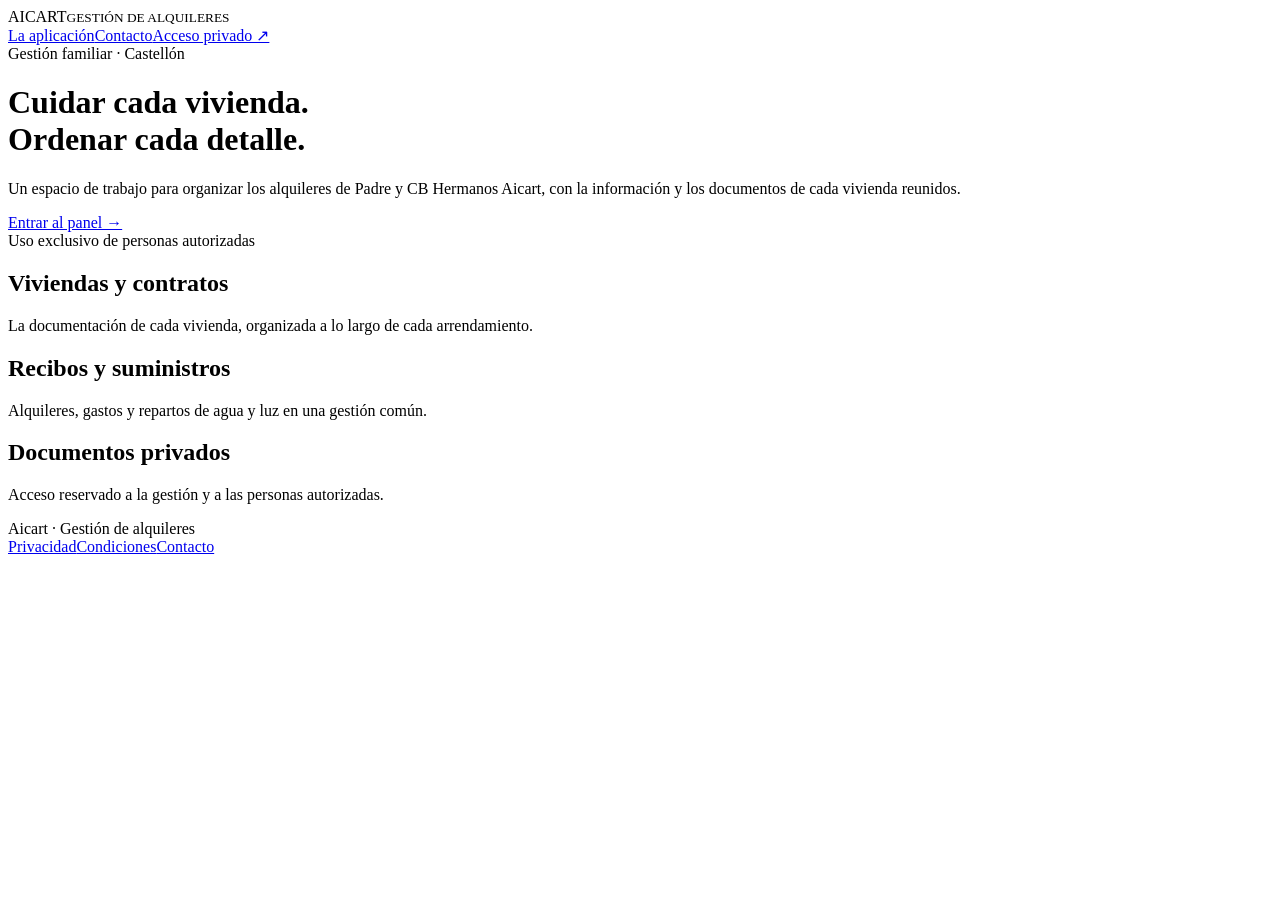
==== index.html @ 08eeace0 "Add approved Serena website: index.html" ====
<!doctype html>
<html lang="es"><head><meta charset="utf-8"><meta name="viewport" content="width=device-width,initial-scale=1"><meta name="description" content="Presentación de Aicart, herramienta privada de gestión de alquileres."><title>Gestión de alquileres · Aicart</title><link rel="stylesheet" href="styles.css"></head><body><main id="aicart-designs">
<div class="page"><header><div class="brand">AICART<small>GESTIÓN DE ALQUILERES</small></div><nav><a class="navtext" href="#aplicacion">La aplicación</a><a class="navtext" href="mailto:cbaicart@gmail.com">Contacto</a><a class="enter" href="https://gestion-alquileres-ensayo.mr-aicart.workers.dev">Acceso privado ↗</a></nav></header>
<div class="hero"><div><div class="eyebrow">Gestión familiar · Castellón</div><h1>Cuidar cada vivienda.<br>Ordenar cada detalle.</h1><p>Un espacio de trabajo para organizar los alquileres de Padre y CB Hermanos Aicart, con la información y los documentos de cada vivienda reunidos.</p><a class="enter" href="https://gestion-alquileres-ensayo.mr-aicart.workers.dev">Entrar al panel →</a><div class="note">Uso exclusivo de personas autorizadas</div></div><div class="architecture" aria-label="Ilustración de edificios"><div class="building"><b></b><b></b><b></b><b></b><b></b><b></b></div><div class="building"><b></b><b></b><b></b><b></b></div><div class="building"><b></b><b></b><b></b><b></b><b></b><b></b></div></div></div>
<div class="three" id="aplicacion"><div><h2>Viviendas y contratos</h2><p>La documentación de cada vivienda, organizada a lo largo de cada arrendamiento.</p></div><div><h2>Recibos y suministros</h2><p>Alquileres, gastos y repartos de agua y luz en una gestión común.</p></div><div><h2>Documentos privados</h2><p>Acceso reservado a la gestión y a las personas autorizadas.</p></div></div>
<footer><span>Aicart · Gestión de alquileres</span><div class="legal"><a href="privacidad.html">Privacidad</a><a href="condiciones.html">Condiciones</a><a href="mailto:cbaicart@gmail.com">Contacto</a></div></footer></div></main></body></html>
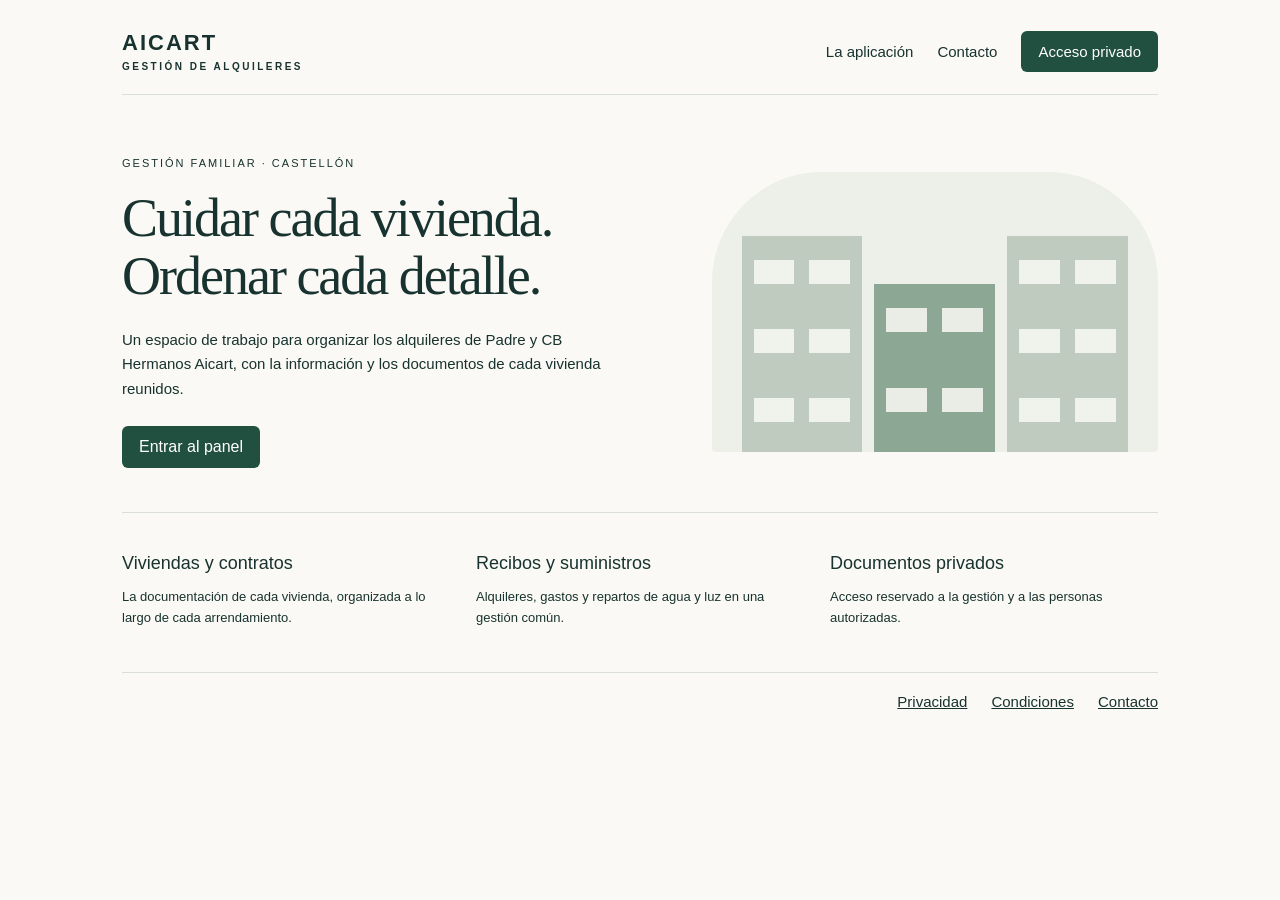
==== commit 0edcb87d: "Portada: favicon I1, menús y enlaces legales más grandes, sin flechas ni textos sobrantes Co-Authore" ====
--- a/index.html
+++ b/index.html
@@ -1,6 +1,6 @@
 <!doctype html>
-<html lang="es"><head><meta charset="utf-8"><meta name="viewport" content="width=device-width,initial-scale=1"><meta name="description" content="Presentación de Aicart, herramienta privada de gestión de alquileres."><title>Gestión de alquileres · Aicart</title><link rel="stylesheet" href="styles.css"></head><body><main id="aicart-designs">
-<div class="page"><header><div class="brand">AICART<small>GESTIÓN DE ALQUILERES</small></div><nav><a class="navtext" href="#aplicacion">La aplicación</a><a class="navtext" href="mailto:cbaicart@gmail.com">Contacto</a><a class="enter" href="https://gestion-alquileres-ensayo.mr-aicart.workers.dev">Acceso privado ↗</a></nav></header>
-<div class="hero"><div><div class="eyebrow">Gestión familiar · Castellón</div><h1>Cuidar cada vivienda.<br>Ordenar cada detalle.</h1><p>Un espacio de trabajo para organizar los alquileres de Padre y CB Hermanos Aicart, con la información y los documentos de cada vivienda reunidos.</p><a class="enter" href="https://gestion-alquileres-ensayo.mr-aicart.workers.dev">Entrar al panel →</a><div class="note">Uso exclusivo de personas autorizadas</div></div><div class="architecture" aria-label="Ilustración de edificios"><div class="building"><b></b><b></b><b></b><b></b><b></b><b></b></div><div class="building"><b></b><b></b><b></b><b></b></div><div class="building"><b></b><b></b><b></b><b></b><b></b><b></b></div></div></div>
+<html lang="es"><head><meta charset="utf-8"><meta name="viewport" content="width=device-width,initial-scale=1"><meta name="description" content="Presentación de Aicart, herramienta privada de gestión de alquileres."><title>Gestión de alquileres · Aicart</title><link rel="icon" href="favicon.svg" type="image/svg+xml"><link rel="stylesheet" href="styles.css"></head><body><main id="aicart-designs">
+<div class="page"><header><div class="brand">AICART<small>GESTIÓN DE ALQUILERES</small></div><nav><a class="navtext" href="#aplicacion">La aplicación</a><a class="navtext" href="mailto:cbaicart@gmail.com">Contacto</a><a class="enter" href="https://gestion-alquileres-ensayo.mr-aicart.workers.dev">Acceso privado</a></nav></header>
+<div class="hero"><div><div class="eyebrow">Gestión familiar · Castellón</div><h1>Cuidar cada vivienda.<br>Ordenar cada detalle.</h1><p>Un espacio de trabajo para organizar los alquileres de Padre y CB Hermanos Aicart, con la información y los documentos de cada vivienda reunidos.</p><a class="enter" href="https://gestion-alquileres-ensayo.mr-aicart.workers.dev">Entrar al panel</a></div><div class="architecture" aria-label="Ilustración de edificios"><div class="building"><b></b><b></b><b></b><b></b><b></b><b></b></div><div class="building"><b></b><b></b><b></b><b></b></div><div class="building"><b></b><b></b><b></b><b></b><b></b><b></b></div></div></div>
 <div class="three" id="aplicacion"><div><h2>Viviendas y contratos</h2><p>La documentación de cada vivienda, organizada a lo largo de cada arrendamiento.</p></div><div><h2>Recibos y suministros</h2><p>Alquileres, gastos y repartos de agua y luz en una gestión común.</p></div><div><h2>Documentos privados</h2><p>Acceso reservado a la gestión y a las personas autorizadas.</p></div></div>
-<footer><span>Aicart · Gestión de alquileres</span><div class="legal"><a href="privacidad.html">Privacidad</a><a href="condiciones.html">Condiciones</a><a href="mailto:cbaicart@gmail.com">Contacto</a></div></footer></div></main></body></html>+<footer><div class="legal"><a href="privacidad.html">Privacidad</a><a href="condiciones.html">Condiciones</a><a href="mailto:cbaicart@gmail.com">Contacto</a></div></footer></div></main></body></html>
--- a/styles.css
+++ b/styles.css
@@ -0,0 +1,6 @@
+
+#aicart-designs{font-family:Arial,sans-serif;color:light-dark(#18332f,#edf3ef);--paper:light-dark(#faf9f5,#172822);--ink:light-dark(#18332f,#edf3ef);--line:light-dark(#d9dfd7,#465b50);--soft:light-dark(#edf0e8,#263b30);--solid:light-dark(#214f40,#b9dac5);--on:light-dark(#ffffff,#173528)}
+#aicart-designs *{box-sizing:border-box}#aicart-designs .page{background:var(--paper);min-height:770px;padding:30px 42px;color:var(--ink)}#aicart-designs header{display:flex;justify-content:space-between;align-items:center;gap:22px;border-bottom:1px solid var(--line);padding-bottom:22px}#aicart-designs .brand{font-size:22px;letter-spacing:2px;font-weight:600}#aicart-designs .brand small{display:block;font-size:10px;letter-spacing:2.5px;margin-top:5px}#aicart-designs nav{display:flex;gap:24px;align-items:center;font-size:15px}#aicart-designs button{font:inherit;cursor:pointer}#aicart-designs .enter{padding:12px 17px;border-radius:6px;border:0;background:var(--solid);color:var(--on)}#aicart-designs .eyebrow{font-size:11px;letter-spacing:2px;text-transform:uppercase;margin:0 0 20px}#aicart-designs h1{font-family:Georgia,serif;font-size:54px;font-weight:400;line-height:1.08;letter-spacing:-2px;margin:0 0 22px}#aicart-designs p{font-size:15px;line-height:1.65;margin:0 0 24px;max-width:490px}#aicart-designs .hero{display:grid;grid-template-columns:1.1fr .9fr;gap:44px;padding:62px 0 44px;align-items:center}#aicart-designs .architecture{height:280px;background:var(--soft);display:flex;gap:12px;padding:40px 30px 0;align-items:end;border-radius:110px 110px 4px 4px;overflow:hidden}#aicart-designs .building{height:90%;flex:1;background:light-dark(#becbbe,#617c6c);display:grid;grid-template-columns:repeat(2,1fr);gap:15px;padding:24px 12px 0}#aicart-designs .building:nth-child(2){height:70%;background:light-dark(#8ca895,#435f50)}#aicart-designs .building b{background:var(--paper);height:24px;opacity:.85}#aicart-designs .three{display:grid;grid-template-columns:repeat(3,1fr);gap:26px;border-top:1px solid var(--line);padding:28px 0}#aicart-designs h2{font-size:18px;font-weight:500;margin:12px 0}#aicart-designs .three p{font-size:13px;margin:0}#aicart-designs footer{display:flex;justify-content:space-between;gap:15px;flex-wrap:wrap;padding-top:20px;margin-top:15px;border-top:1px solid var(--line);font-size:15px}#aicart-designs .legal{display:flex;gap:24px;margin-left:auto}#aicart-designs .legal button{border:0;background:none;color:inherit;padding:0;text-decoration:underline}#aicart-designs .note{font-size:11px;margin-top:12px;opacity:.75}#aicart-designs .modern{--paper:light-dark(#f6f8fc,#172331);--ink:light-dark(#183354,#eaf2ff);--soft:light-dark(#e8eef8,#233b56);--solid:light-dark(#245fba,#9ec4ff);--on:light-dark(#fff,#153763);--line:light-dark(#d4dfef,#41536b)}#aicart-designs .modern h1{font-family:Arial,sans-serif;font-weight:600;font-size:49px;letter-spacing:-2px}#aicart-designs .modern .hero{grid-template-columns:1fr 1fr;gap:32px}#aicart-designs .preview{padding:24px;border:1px solid var(--line);border-radius:16px;background:light-dark(#fff,#1c2e44);box-shadow:0 20px 50px #12345a12;transform:rotate(-2deg)}#aicart-designs .preview-title{display:flex;justify-content:space-between;font-size:13px;margin-bottom:24px}#aicart-designs .scopes{display:flex;gap:7px;margin:20px 0}#aicart-designs .scopes span{font-size:11px;padding:8px 12px;background:var(--soft);border-radius:20px}#aicart-designs .scopes span:first-child{background:var(--solid);color:var(--on)}#aicart-designs .modules{display:grid;grid-template-columns:1fr 1fr;gap:10px}#aicart-designs .module{border:1px solid var(--line);border-radius:8px;padding:18px 12px;font-size:12px;display:flex;gap:8px;align-items:center}#aicart-designs .modern .three{border:0;gap:12px}#aicart-designs .modern .three>div{padding:20px;background:var(--soft);border-radius:12px}#aicart-designs .editorial{--paper:light-dark(#fff6ed,#30251e);--ink:light-dark(#473021,#f7e9d9);--soft:light-dark(#efd9bf,#4c392b);--solid:light-dark(#9b4d32,#efb48c);--on:light-dark(#fff,#392316);--line:light-dark(#dbc3a9,#715641)}#aicart-designs .editorial .hero{display:block;padding:48px 0 25px;max-width:710px}#aicart-designs .editorial h1{font-size:64px}#aicart-designs .editorial .band{display:grid;grid-template-columns:1fr 1fr;background:var(--soft);margin:10px 0 20px;padding:27px;gap:35px}#aicart-designs .editorial .band p{font-size:13px;margin-bottom:0}#aicart-designs .editorial .three{padding:10px 0;border:0}#aicart-designs .feedback{margin:15px 0 0;padding:14px;background:var(--soft);font-size:13px}#aicart-designs [hidden]{display:none!important}
+@media(max-width:650px){#aicart-designs .page{padding:22px;min-height:1040px}#aicart-designs nav .navtext{display:none}#aicart-designs h1,#aicart-designs .modern h1,#aicart-designs .editorial h1{font-size:40px}#aicart-designs .hero,#aicart-designs .modern .hero{grid-template-columns:1fr;padding:35px 0;gap:25px}#aicart-designs .architecture{height:190px}#aicart-designs .three{grid-template-columns:1fr;gap:18px}#aicart-designs .editorial .band{grid-template-columns:1fr;gap:15px}#aicart-designs .preview{transform:none}#aicart-designs .brand{font-size:18px}}
+
+body{margin:0;background:#faf9f5}a{color:inherit}header a{text-decoration:none}#aicart-designs{color-scheme:light}#aicart-designs .page{max-width:1120px;margin:auto}#aicart-designs .enter{display:inline-block;text-decoration:none}a:focus-visible{outline:3px solid #b87c24;outline-offset:5px}.legal-copy{max-width:760px;margin:50px auto}.legal-copy h1{font-size:40px!important}.legal-copy p{max-width:none!important}footer a{overflow-wrap:anywhere}
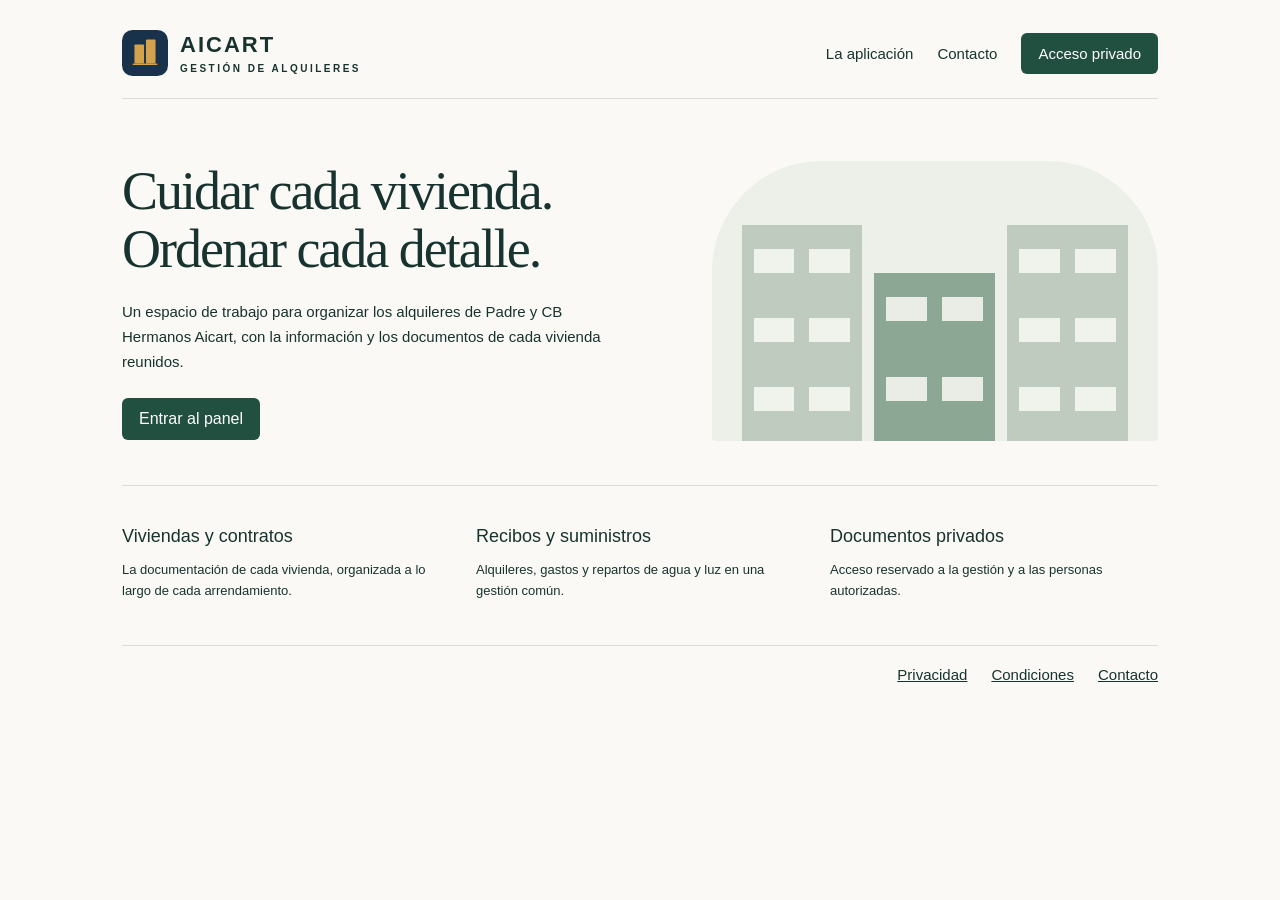
==== commit 25c2c551: "Portada: logo (opción A) a la izquierda de AICART y sin «Gestión familiar · Castellón» Co-Authored-B" ====
--- a/index.html
+++ b/index.html
@@ -1,6 +1,12 @@
 <!doctype html>
 <html lang="es"><head><meta charset="utf-8"><meta name="viewport" content="width=device-width,initial-scale=1"><meta name="description" content="Presentación de Aicart, herramienta privada de gestión de alquileres."><title>Gestión de alquileres · Aicart</title><link rel="icon" href="favicon.svg" type="image/svg+xml"><link rel="stylesheet" href="styles.css"></head><body><main id="aicart-designs">
-<div class="page"><header><div class="brand">AICART<small>GESTIÓN DE ALQUILERES</small></div><nav><a class="navtext" href="#aplicacion">La aplicación</a><a class="navtext" href="mailto:cbaicart@gmail.com">Contacto</a><a class="enter" href="https://gestion-alquileres-ensayo.mr-aicart.workers.dev">Acceso privado</a></nav></header>
-<div class="hero"><div><div class="eyebrow">Gestión familiar · Castellón</div><h1>Cuidar cada vivienda.<br>Ordenar cada detalle.</h1><p>Un espacio de trabajo para organizar los alquileres de Padre y CB Hermanos Aicart, con la información y los documentos de cada vivienda reunidos.</p><a class="enter" href="https://gestion-alquileres-ensayo.mr-aicart.workers.dev">Entrar al panel</a></div><div class="architecture" aria-label="Ilustración de edificios"><div class="building"><b></b><b></b><b></b><b></b><b></b><b></b></div><div class="building"><b></b><b></b><b></b><b></b></div><div class="building"><b></b><b></b><b></b><b></b><b></b><b></b></div></div></div>
+<div class="page"><header><div class="brandrow"><svg class="logo" width="46" height="46" viewBox="0 0 96 96" aria-hidden="true"><rect width="96" height="96" rx="22" fill="#17324a"/><g fill="#d4a24c"><rect x="26" y="30" width="20" height="40" rx="2"/><rect x="50" y="20" width="20" height="50" rx="2"/><rect x="22" y="70" width="52" height="3" rx="1.5"/></g></svg><div class="brand">AICART<small>GESTIÓN DE ALQUILERES</small></div></div><nav><a class="navtext" href="#aplicacion">La aplicación</a><button class="navtext contact-open" type="button" aria-haspopup="dialog" aria-controls="contacto">Contacto</button><a class="enter" href="https://gestion-alquileres-ensayo.mr-aicart.workers.dev">Acceso privado</a></nav></header>
+<div class="hero"><div><h1>Cuidar cada vivienda.<br>Ordenar cada detalle.</h1><p>Un espacio de trabajo para organizar los alquileres de Padre y CB Hermanos Aicart, con la información y los documentos de cada vivienda reunidos.</p><a class="enter" href="https://gestion-alquileres-ensayo.mr-aicart.workers.dev">Entrar al panel</a></div><div class="architecture" aria-label="Ilustración de edificios"><div class="building"><b></b><b></b><b></b><b></b><b></b><b></b></div><div class="building"><b></b><b></b><b></b><b></b></div><div class="building"><b></b><b></b><b></b><b></b><b></b><b></b></div></div></div>
 <div class="three" id="aplicacion"><div><h2>Viviendas y contratos</h2><p>La documentación de cada vivienda, organizada a lo largo de cada arrendamiento.</p></div><div><h2>Recibos y suministros</h2><p>Alquileres, gastos y repartos de agua y luz en una gestión común.</p></div><div><h2>Documentos privados</h2><p>Acceso reservado a la gestión y a las personas autorizadas.</p></div></div>
-<footer><div class="legal"><a href="privacidad.html">Privacidad</a><a href="condiciones.html">Condiciones</a><a href="mailto:cbaicart@gmail.com">Contacto</a></div></footer></div></main></body></html>+<footer><div class="legal"><a href="privacidad.html">Privacidad</a><a href="condiciones.html">Condiciones</a><button class="contact-open" type="button" aria-haspopup="dialog" aria-controls="contacto">Contacto</button></div></footer></div></main><div class="contact-pop" id="contacto" role="dialog" aria-label="Contacto" hidden><div class="contact-k">Contacto</div><div class="contact-mail" id="contacto-mail">cbaicart@gmail.com</div><div class="contact-small">CB Hermanos Aicart · Castellón de la Plana</div><button class="contact-copy" type="button">Copiar correo</button></div>
+<script>(()=>{const pop=document.getElementById('contacto'),copy=pop.querySelector('.contact-copy'),mail=document.getElementById('contacto-mail');let anchor=null;
+function place(){const r=anchor.getBoundingClientRect(),w=Math.min(300,innerWidth-32);pop.style.width=w+'px';const left=Math.max(16,Math.min(r.right-w,innerWidth-w-16));const h=pop.offsetHeight;const below=r.bottom+10+h<=innerHeight;pop.style.left=(left+scrollX)+'px';pop.style.top=((below?r.bottom+10:r.top-10-h)+scrollY)+'px';pop.dataset.side=below?'below':'above';}
+function close(){if(pop.hidden)return;pop.hidden=true;anchor?.setAttribute('aria-expanded','false');anchor=null;copy.textContent='Copiar correo';}
+for(const b of document.querySelectorAll('.contact-open'))b.addEventListener('click',e=>{e.stopPropagation();if(anchor===b){close();return;}close();anchor=b;b.setAttribute('aria-expanded','true');pop.hidden=false;place();});
+copy.addEventListener('click',async()=>{try{await navigator.clipboard.writeText(mail.textContent);copy.textContent='Copiado';}catch{const r=document.createRange();r.selectNodeContents(mail);const s=getSelection();s.removeAllRanges();s.addRange(r);}});
+document.addEventListener('click',e=>{if(!pop.contains(e.target))close();});document.addEventListener('keydown',e=>{if(e.key==='Escape')close();});addEventListener('resize',()=>{if(anchor)place();});})();</script></body></html>
--- a/styles.css
+++ b/styles.css
@@ -3,4 +3,11 @@
 #aicart-designs *{box-sizing:border-box}#aicart-designs .page{background:var(--paper);min-height:770px;padding:30px 42px;color:var(--ink)}#aicart-designs header{display:flex;justify-content:space-between;align-items:center;gap:22px;border-bottom:1px solid var(--line);padding-bottom:22px}#aicart-designs .brand{font-size:22px;letter-spacing:2px;font-weight:600}#aicart-designs .brand small{display:block;font-size:10px;letter-spacing:2.5px;margin-top:5px}#aicart-designs nav{display:flex;gap:24px;align-items:center;font-size:15px}#aicart-designs button{font:inherit;cursor:pointer}#aicart-designs .enter{padding:12px 17px;border-radius:6px;border:0;background:var(--solid);color:var(--on)}#aicart-designs .eyebrow{font-size:11px;letter-spacing:2px;text-transform:uppercase;margin:0 0 20px}#aicart-designs h1{font-family:Georgia,serif;font-size:54px;font-weight:400;line-height:1.08;letter-spacing:-2px;margin:0 0 22px}#aicart-designs p{font-size:15px;line-height:1.65;margin:0 0 24px;max-width:490px}#aicart-designs .hero{display:grid;grid-template-columns:1.1fr .9fr;gap:44px;padding:62px 0 44px;align-items:center}#aicart-designs .architecture{height:280px;background:var(--soft);display:flex;gap:12px;padding:40px 30px 0;align-items:end;border-radius:110px 110px 4px 4px;overflow:hidden}#aicart-designs .building{height:90%;flex:1;background:light-dark(#becbbe,#617c6c);display:grid;grid-template-columns:repeat(2,1fr);gap:15px;padding:24px 12px 0}#aicart-designs .building:nth-child(2){height:70%;background:light-dark(#8ca895,#435f50)}#aicart-designs .building b{background:var(--paper);height:24px;opacity:.85}#aicart-designs .three{display:grid;grid-template-columns:repeat(3,1fr);gap:26px;border-top:1px solid var(--line);padding:28px 0}#aicart-designs h2{font-size:18px;font-weight:500;margin:12px 0}#aicart-designs .three p{font-size:13px;margin:0}#aicart-designs footer{display:flex;justify-content:space-between;gap:15px;flex-wrap:wrap;padding-top:20px;margin-top:15px;border-top:1px solid var(--line);font-size:15px}#aicart-designs .legal{display:flex;gap:24px;margin-left:auto}#aicart-designs .legal button{border:0;background:none;color:inherit;padding:0;text-decoration:underline}#aicart-designs .note{font-size:11px;margin-top:12px;opacity:.75}#aicart-designs .modern{--paper:light-dark(#f6f8fc,#172331);--ink:light-dark(#183354,#eaf2ff);--soft:light-dark(#e8eef8,#233b56);--solid:light-dark(#245fba,#9ec4ff);--on:light-dark(#fff,#153763);--line:light-dark(#d4dfef,#41536b)}#aicart-designs .modern h1{font-family:Arial,sans-serif;font-weight:600;font-size:49px;letter-spacing:-2px}#aicart-designs .modern .hero{grid-template-columns:1fr 1fr;gap:32px}#aicart-designs .preview{padding:24px;border:1px solid var(--line);border-radius:16px;background:light-dark(#fff,#1c2e44);box-shadow:0 20px 50px #12345a12;transform:rotate(-2deg)}#aicart-designs .preview-title{display:flex;justify-content:space-between;font-size:13px;margin-bottom:24px}#aicart-designs .scopes{display:flex;gap:7px;margin:20px 0}#aicart-designs .scopes span{font-size:11px;padding:8px 12px;background:var(--soft);border-radius:20px}#aicart-designs .scopes span:first-child{background:var(--solid);color:var(--on)}#aicart-designs .modules{display:grid;grid-template-columns:1fr 1fr;gap:10px}#aicart-designs .module{border:1px solid var(--line);border-radius:8px;padding:18px 12px;font-size:12px;display:flex;gap:8px;align-items:center}#aicart-designs .modern .three{border:0;gap:12px}#aicart-designs .modern .three>div{padding:20px;background:var(--soft);border-radius:12px}#aicart-designs .editorial{--paper:light-dark(#fff6ed,#30251e);--ink:light-dark(#473021,#f7e9d9);--soft:light-dark(#efd9bf,#4c392b);--solid:light-dark(#9b4d32,#efb48c);--on:light-dark(#fff,#392316);--line:light-dark(#dbc3a9,#715641)}#aicart-designs .editorial .hero{display:block;padding:48px 0 25px;max-width:710px}#aicart-designs .editorial h1{font-size:64px}#aicart-designs .editorial .band{display:grid;grid-template-columns:1fr 1fr;background:var(--soft);margin:10px 0 20px;padding:27px;gap:35px}#aicart-designs .editorial .band p{font-size:13px;margin-bottom:0}#aicart-designs .editorial .three{padding:10px 0;border:0}#aicart-designs .feedback{margin:15px 0 0;padding:14px;background:var(--soft);font-size:13px}#aicart-designs [hidden]{display:none!important}
 @media(max-width:650px){#aicart-designs .page{padding:22px;min-height:1040px}#aicart-designs nav .navtext{display:none}#aicart-designs h1,#aicart-designs .modern h1,#aicart-designs .editorial h1{font-size:40px}#aicart-designs .hero,#aicart-designs .modern .hero{grid-template-columns:1fr;padding:35px 0;gap:25px}#aicart-designs .architecture{height:190px}#aicart-designs .three{grid-template-columns:1fr;gap:18px}#aicart-designs .editorial .band{grid-template-columns:1fr;gap:15px}#aicart-designs .preview{transform:none}#aicart-designs .brand{font-size:18px}}
 
-body{margin:0;background:#faf9f5}a{color:inherit}header a{text-decoration:none}#aicart-designs{color-scheme:light}#aicart-designs .page{max-width:1120px;margin:auto}#aicart-designs .enter{display:inline-block;text-decoration:none}a:focus-visible{outline:3px solid #b87c24;outline-offset:5px}.legal-copy{max-width:760px;margin:50px auto}.legal-copy h1{font-size:40px!important}.legal-copy p{max-width:none!important}footer a{overflow-wrap:anywhere}+body{margin:0;background:#faf9f5}a{color:inherit}header a{text-decoration:none}#aicart-designs{color-scheme:light}#aicart-designs .page{max-width:1120px;margin:auto}#aicart-designs .enter{display:inline-block;text-decoration:none}a:focus-visible{outline:3px solid #b87c24;outline-offset:5px}.legal-copy{max-width:760px;margin:50px auto}.legal-copy h1{font-size:40px!important}.legal-copy p{max-width:none!important}footer a{overflow-wrap:anywhere}
+#aicart-designs .contact-open{font:inherit;color:inherit;background:none;border:0;padding:0;cursor:pointer}#aicart-designs footer .contact-open{text-decoration:underline}
+.contact-pop{position:absolute;z-index:20;background:#fff;color:#18332f;border:1px solid #d9dfd7;border-radius:12px;box-shadow:0 14px 40px rgba(24,51,47,.16);padding:18px 20px;display:grid;gap:10px;font-family:Arial,sans-serif;box-sizing:border-box}.contact-pop[hidden]{display:none}
+.contact-k{font-size:11px;letter-spacing:2px;text-transform:uppercase;color:#5d6f69}.contact-mail{font-size:19px;font-weight:600;overflow-wrap:anywhere;user-select:all}.contact-small{font-size:14px;color:#5d6f69;line-height:1.5}
+.contact-copy{justify-self:start;font:inherit;font-size:14px;border:0;border-radius:6px;padding:8px 14px;background:#214f40;color:#fff;cursor:pointer}
+.contact-open:focus-visible,.contact-copy:focus-visible{outline:3px solid #b87c24;outline-offset:5px}
+
+#aicart-designs .brandrow{display:flex;align-items:center;gap:12px}#aicart-designs .logo{flex:none;display:block}
